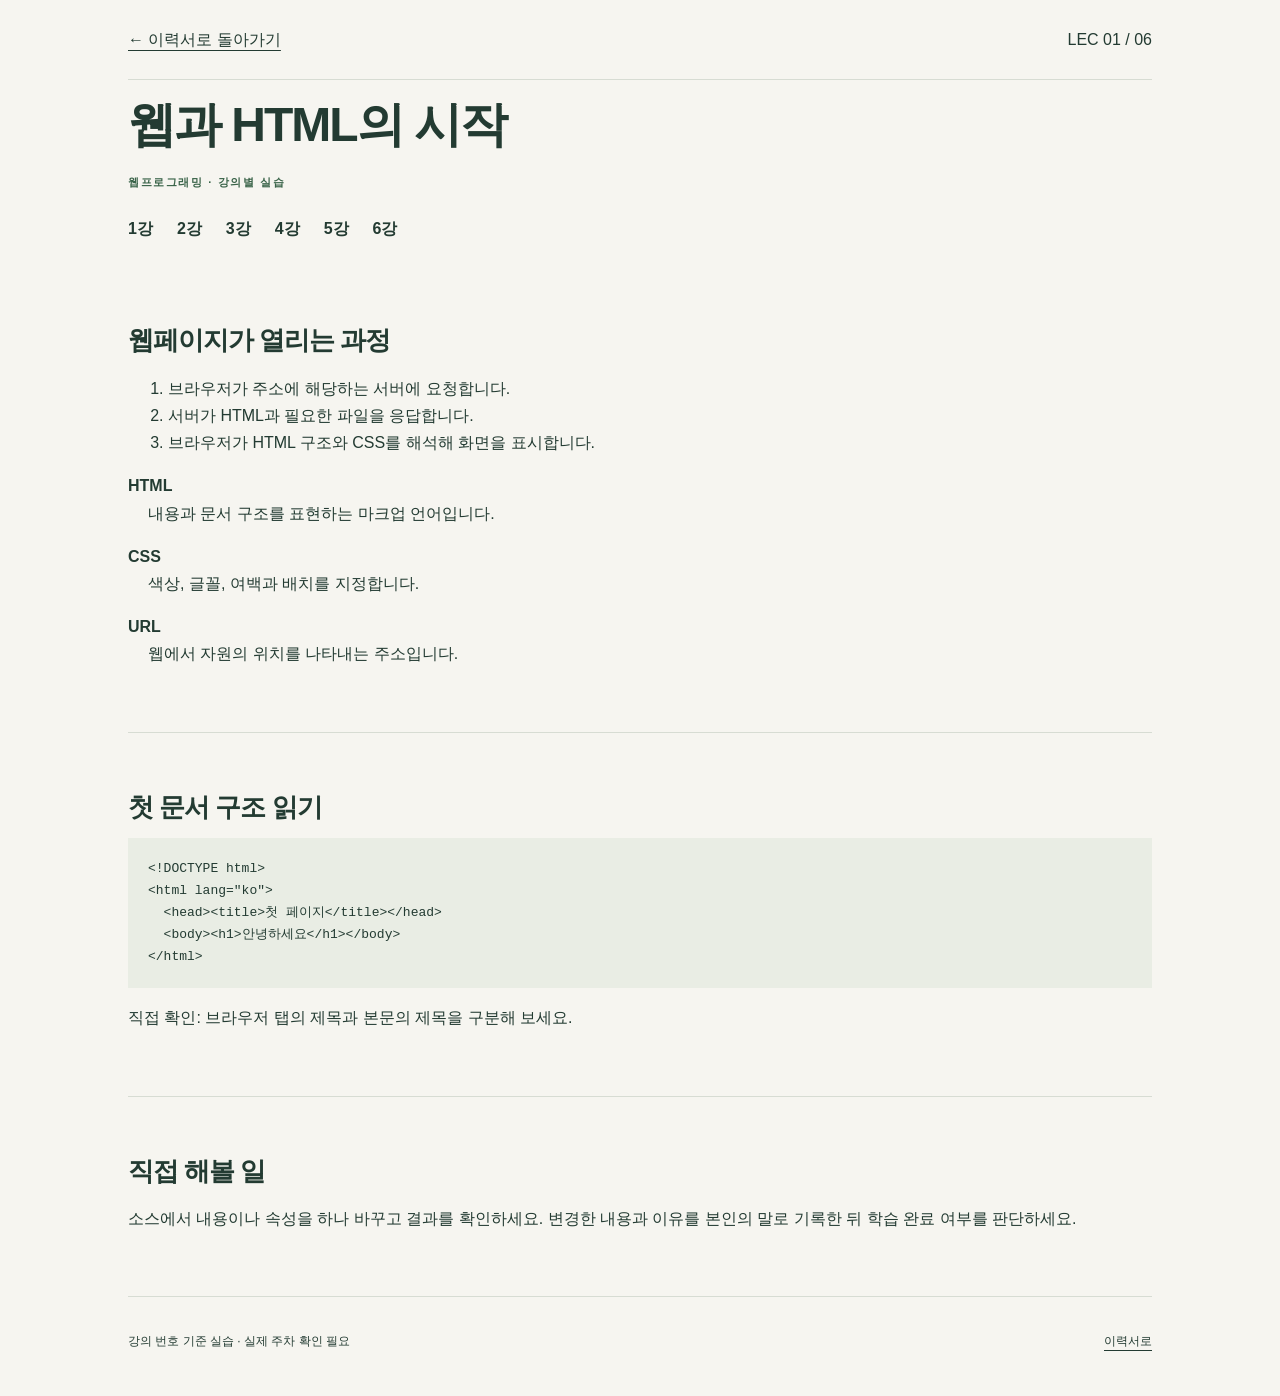
==== practice/lec01.html @ 70f275e7 "Add six web programming practice pages" ====
<!DOCTYPE html><html lang="ko"><head><meta charset="UTF-8"><meta name="viewport" content="width=device-width, initial-scale=1.0"><title>Lec01 · 웹과 HTML의 시작</title><link rel="stylesheet" href="../styles.css"><link rel="stylesheet" href="practice.css"></head><body><a class="skip-link" href="#main">본문으로 바로가기</a><div class="page"><header><div class="topline"><a href="../index.html#weekly">← 이력서로 돌아가기</a><span>LEC 01 / 06</span></div><h1>웹과 HTML의 시작</h1><p class="eyebrow">웹프로그래밍 · 강의별 실습</p><nav class="lesson-nav" aria-label="강의별 실습"><a href="lec01.html">1강</a><a href="lec02.html">2강</a><a href="lec03.html">3강</a><a href="lec04.html">4강</a><a href="lec05.html">5강</a><a href="lec06.html">6강</a></nav></header><main id="main"><section><h2>웹페이지가 열리는 과정</h2><ol><li>브라우저가 주소에 해당하는 서버에 요청합니다.</li><li>서버가 HTML과 필요한 파일을 응답합니다.</li><li>브라우저가 HTML 구조와 CSS를 해석해 화면을 표시합니다.</li></ol><dl><dt>HTML</dt><dd>내용과 문서 구조를 표현하는 마크업 언어입니다.</dd><dt>CSS</dt><dd>색상, 글꼴, 여백과 배치를 지정합니다.</dd><dt>URL</dt><dd>웹에서 자원의 위치를 나타내는 주소입니다.</dd></dl></section><section><h2>첫 문서 구조 읽기</h2><pre><code>&lt;!DOCTYPE html&gt;
&lt;html lang="ko"&gt;
  &lt;head&gt;&lt;title&gt;첫 페이지&lt;/title&gt;&lt;/head&gt;
  &lt;body&gt;&lt;h1&gt;안녕하세요&lt;/h1&gt;&lt;/body&gt;
&lt;/html&gt;</code></pre><p>직접 확인: 브라우저 탭의 제목과 본문의 제목을 구분해 보세요.</p></section><section><h2>직접 해볼 일</h2><p>소스에서 내용이나 속성을 하나 바꾸고 결과를 확인하세요. 변경한 내용과 이유를 본인의 말로 기록한 뒤 학습 완료 여부를 판단하세요.</p></section></main><footer><span>강의 번호 기준 실습 · 실제 주차 확인 필요</span><a href="../index.html#weekly">이력서로</a></footer></div></body></html>
---- styles.css ----
:root { color-scheme: light; --paper: #f6f5f0; --ink: #233b32; --muted: #667269; --line: #d7dcd3; --accent: #396348; }
* { box-sizing: border-box; }
html { scroll-behavior: smooth; scroll-padding-top: 24px; }
body { margin: 0; background: var(--paper); color: var(--ink); font-family: "Malgun Gothic", "Apple SD Gothic Neo", sans-serif; line-height: 1.7; }
a { color: inherit; text-underline-offset: 5px; }
a:hover { color: #45754c; }
a:focus-visible, [tabindex]:focus-visible { outline: 3px solid #9a592b; outline-offset: 5px; }
.page { max-width: 1120px; padding: 0 48px; margin: 0 auto; }
.skip-link { position: absolute; top: -100px; left: 20px; padding: 12px 20px; background: white; z-index: 10; }
.skip-link:focus { top: 12px; }
.topline { display: flex; justify-content: space-between; align-items: center; padding: 26px 0; border-bottom: 1px solid var(--line); }
.brand { font-size: 16px; font-weight: 800; letter-spacing: 2px; }
.dot { color: #80904b; }
.edition, .eyebrow { font-size: 11px; font-weight: 700; letter-spacing: 1.6px; }
.edition { color: var(--muted); }
.hero { display: flex; align-items: center; justify-content: space-between; gap: 36px; padding: 52px 0 42px; }
.eyebrow { color: var(--accent); }
h1 { margin: 14px 0 16px; font-size: clamp(30px, 4vw, 48px); letter-spacing: -2px; line-height: 1.3; }
.affiliation { font-size: 15px; font-weight: 700; margin: 0; }
.intro { font-size: 15px; margin: 10px 0 0; color: var(--muted); }
.profile-mark { flex: 0 0 180px; height: 180px; border: 1px solid #bfcbb6; border-radius: 50%; display: flex; align-items: center; justify-content: center; flex-direction: column; background: #e8ecdf; font-family: monospace; font-size: 52px; transform: rotate(-8deg); }
.profile-mark span { font-size: 8px; letter-spacing: 1px; margin-top: 10px; }
.header-bottom { display: flex; justify-content: space-between; gap: 20px; padding: 18px 0; border-top: 1px solid var(--line); border-bottom: 1px solid var(--ink); font-size: 13px; }
.contact-pending { color: var(--muted); }
nav { display: flex; gap: 24px; }
nav a { text-decoration: none; font-weight: 700; }
.draft-note { margin: 24px 0 0; padding: 12px 16px; background: #ecebe3; color: #615d48; font-size: 12px; }
.draft-note strong { margin-right: 10px; }
section { padding: 48px 0; border-bottom: 1px solid var(--line); }
.section-heading { display: flex; align-items: flex-end; justify-content: space-between; gap: 20px; margin-bottom: 24px; }
h2 { font-size: 26px; line-height: 1.4; letter-spacing: -1px; margin: 8px 0 0; }
.section-aside { font-size: 12px; color: var(--muted); text-align: right; }
.table-scroll { overflow-x: auto; }
table { border-collapse: collapse; width: 100%; font-size: 13px; text-align: left; }
caption { text-align: left; padding-bottom: 12px; color: var(--muted); font-size: 12px; }
th { background: #e9ede4; font-weight: 700; font-size: 12px; }
th, td { padding: 18px 15px; border-bottom: 1px solid var(--line); }
th:first-child, td:first-child { white-space: nowrap; font-variant-numeric: tabular-nums; }
td:nth-child(2), td:last-child { white-space: nowrap; color: var(--muted); }
.section-note { font-size: 12px; color: var(--muted); margin: 16px 0 0; }
.course-list { padding: 0; margin: 0; list-style: none; }
.course-list li { display: flex; justify-content: space-between; align-items: center; gap: 20px; padding: 22px 0; border-top: 1px solid var(--line); }
.course-list a { font-size: 16px; font-weight: 700; }
.course-list a span { margin-left: 12px; }
.course-type { font-size: 12px; color: var(--muted); }
.weekly-meta { display: flex; justify-content: space-between; gap: 16px; color: var(--muted); font-size: 12px; }
.legend { display: flex; align-items: center; gap: 8px; }
.complete-dot, .pending-dot { display: inline-block; width: 8px; height: 8px; border-radius: 50%; background: #396348; }
.pending-dot { margin-left: 12px; background: #b7bcb2; }
.week-grid { display: grid; grid-template-columns: repeat(5, 1fr); gap: 12px; padding: 0; margin: 12px 0 0; list-style: none; }
.week-grid li { border: 1px solid var(--line); background: #eeefe8; min-height: 106px; padding: 16px 20px; display: flex; flex-direction: column; justify-content: space-between; }
.week-number { font-size: 23px; font-weight: 700; line-height: 1.4; font-variant-numeric: tabular-nums; }
.week-number span { font-size: 11px; font-weight: 400; margin-left: 6px; }
.status { font-size: 11px; color: var(--muted); }
.week-grid li.completed { background: #e1eadc; border-color: #9aad91; }
.week-grid li.completed a { display: flex; flex-direction: column; gap: 8px; text-decoration: none; }
.completed .status { color: #315939; }
footer { display: flex; justify-content: space-between; align-items: center; gap: 24px; padding: 34px 0 44px; font-size: 12px; }
footer strong { font-size: 13px; }
footer p { margin: 6px 0 0; color: var(--muted); }
footer a { white-space: nowrap; }
@media (max-width: 700px) {
  .page { padding: 0 22px; }
  .edition { font-size: 9px; letter-spacing: .5px; }
  .hero { padding: 34px 0; }
  .profile-mark { display: none; }
  .header-bottom { flex-direction: column; gap: 12px; }
  nav { gap: 24px; }
  section { padding: 36px 0; }
  h2 { font-size: 23px; }
  .section-heading { align-items: flex-start; flex-direction: column; gap: 10px; }
  table { min-width: 620px; }
  .course-list li { align-items: flex-start; flex-direction: column; gap: 8px; }
  .course-list a { font-size: 14px; }
  .week-grid { grid-template-columns: repeat(3, 1fr); gap: 8px; }
  .week-grid li { padding: 12px; min-height: 96px; }
  .weekly-meta { flex-direction: column; gap: 0; }
  .weekly-meta p { margin: 5px 0; }
}
@media (prefers-reduced-motion: reduce) { html { scroll-behavior: auto; } }
---- practice/practice.css ----
.lesson-nav { flex-wrap: wrap; margin: 24px 0; }
video, figure img { display: block; max-width: 100%; height: auto; }
video { width: 640px; background: #18261f; }
figure { margin: 24px 0; }
figcaption { font-size: 13px; color: #667269; }
pre { overflow-x: auto; padding: 20px; background: #e9ede4; }
dt { font-weight: bold; margin-top: 16px; }
dd { margin-left: 20px; }
.cat-exercise a:link { color: green; }
.cat-exercise a:visited { color: black; }
.cat-exercise ol { list-style-type: upper-alpha; }
.margin-demo { background: #e5e9dc; padding: 1px; }
.box-demo { margin: 20px; border: 4px solid #396348; padding: 24px; background: #fff; }
.effect-grid { display: flex; flex-wrap: wrap; gap: 20px; }
.effect-card { flex: 1 1 220px; padding: 24px; border: 1px solid #bbc9b5; border-radius: 18px; box-shadow: 0 5px 12px #00000014; }
.gradient { background: linear-gradient(135deg, #e0ead8, #f7e7c8); }
button { padding: 12px 18px; background: #233b32; color: white; border: 0; border-radius: 6px; cursor: pointer; font: inherit; }
.transform-demo { transition: transform .3s, background-color .3s; }
.transform-demo:hover, .transform-demo:focus { transform: translateY(-6px) rotate(-3deg); background: #42694c; }
button:focus-visible, input:focus-visible, select:focus-visible, textarea:focus-visible { outline: 3px solid #9a592b; outline-offset: 4px; }
fieldset { margin: 24px 0; border: 1px solid #bbc9b5; padding: 20px; }
legend { font-weight: bold; }
label { display: block; margin: 14px 0 6px; }
input:not([type="radio"]):not([type="checkbox"]), select, textarea { display: block; width: 100%; max-width: 540px; padding: 10px; border: 1px solid #889784; font: inherit; background: white; }
.inline { display: flex; gap: 10px; align-items: center; }
.actions { display: flex; gap: 12px; flex-wrap: wrap; }
#form-result { padding: 16px; background: #e5e9dc; }
@media (prefers-reduced-motion: reduce) { .transform-demo { transition: none; } }
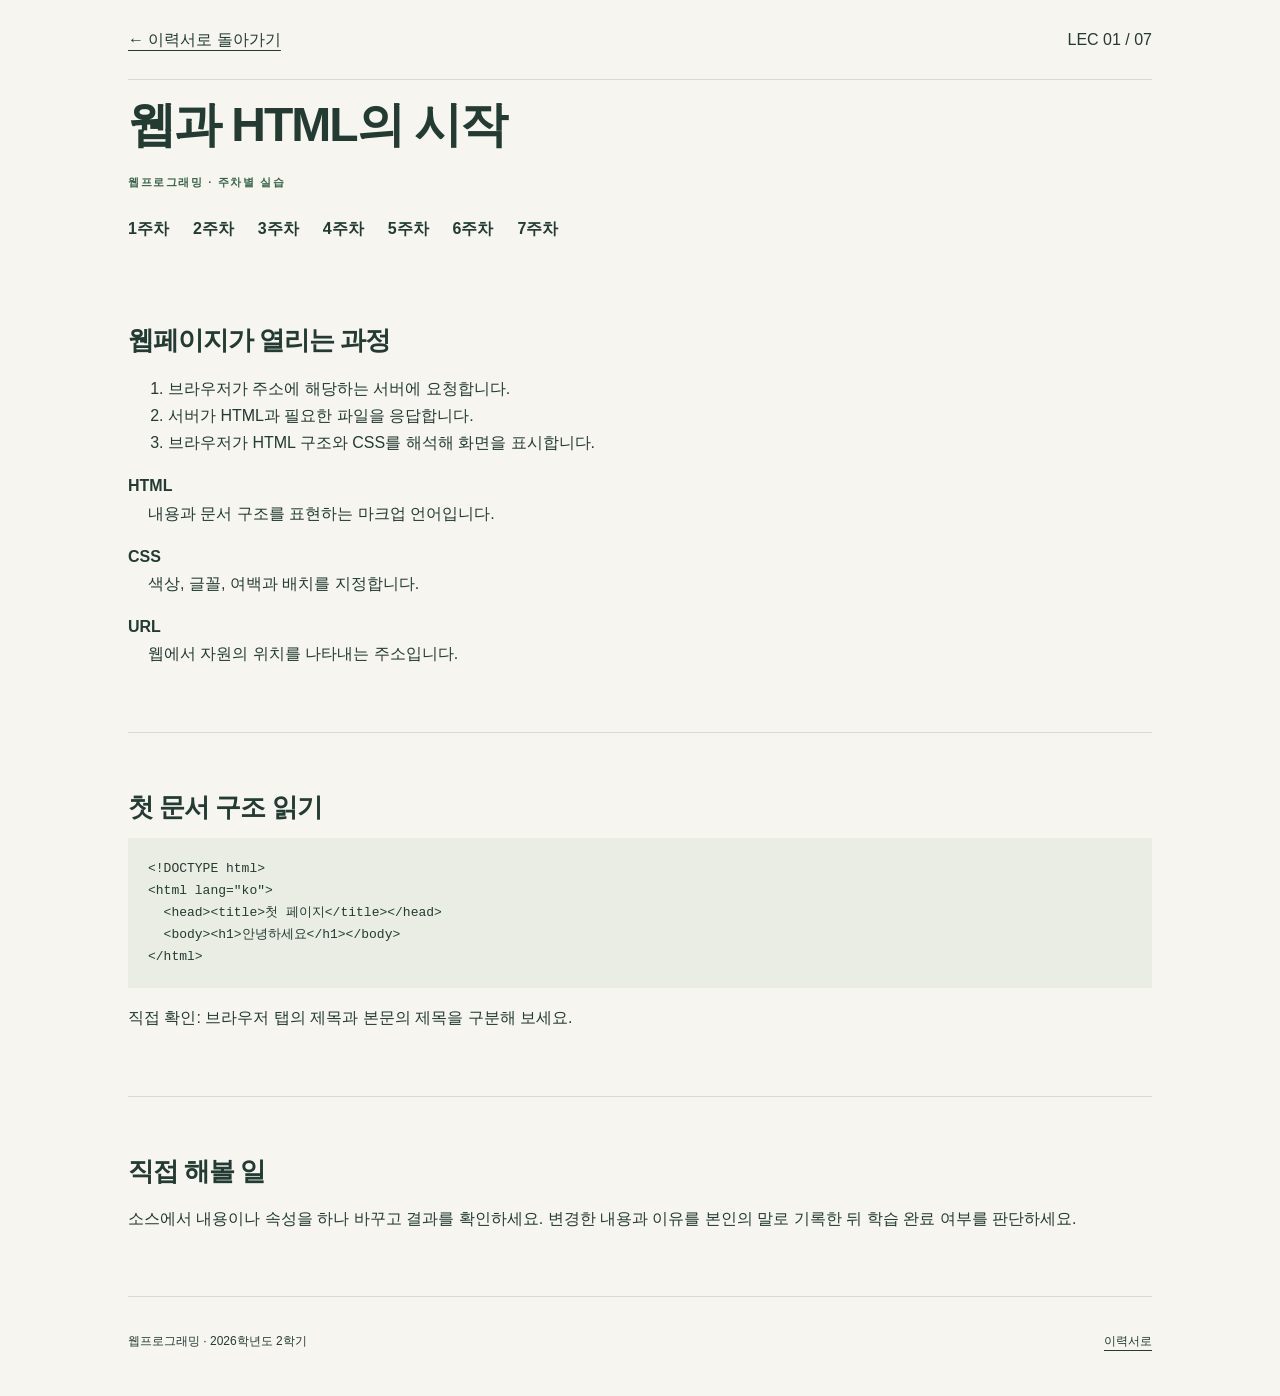
==== commit b59dfb1c: "Align seven practice pages with course weeks" ====
--- a/practice/lec01.html
+++ b/practice/lec01.html
@@ -1,5 +1,5 @@
-<!DOCTYPE html><html lang="ko"><head><meta charset="UTF-8"><meta name="viewport" content="width=device-width, initial-scale=1.0"><title>Lec01 · 웹과 HTML의 시작</title><link rel="stylesheet" href="../styles.css"><link rel="stylesheet" href="practice.css"></head><body><a class="skip-link" href="#main">본문으로 바로가기</a><div class="page"><header><div class="topline"><a href="../index.html#weekly">← 이력서로 돌아가기</a><span>LEC 01 / 06</span></div><h1>웹과 HTML의 시작</h1><p class="eyebrow">웹프로그래밍 · 강의별 실습</p><nav class="lesson-nav" aria-label="강의별 실습"><a href="lec01.html">1강</a><a href="lec02.html">2강</a><a href="lec03.html">3강</a><a href="lec04.html">4강</a><a href="lec05.html">5강</a><a href="lec06.html">6강</a></nav></header><main id="main"><section><h2>웹페이지가 열리는 과정</h2><ol><li>브라우저가 주소에 해당하는 서버에 요청합니다.</li><li>서버가 HTML과 필요한 파일을 응답합니다.</li><li>브라우저가 HTML 구조와 CSS를 해석해 화면을 표시합니다.</li></ol><dl><dt>HTML</dt><dd>내용과 문서 구조를 표현하는 마크업 언어입니다.</dd><dt>CSS</dt><dd>색상, 글꼴, 여백과 배치를 지정합니다.</dd><dt>URL</dt><dd>웹에서 자원의 위치를 나타내는 주소입니다.</dd></dl></section><section><h2>첫 문서 구조 읽기</h2><pre><code>&lt;!DOCTYPE html&gt;
+<!DOCTYPE html><html lang="ko"><head><meta charset="UTF-8"><meta name="viewport" content="width=device-width, initial-scale=1.0"><title>Lec01 · 웹과 HTML의 시작</title><link rel="stylesheet" href="../styles.css"><link rel="stylesheet" href="practice.css"></head><body><a class="skip-link" href="#main">본문으로 바로가기</a><div class="page"><header><div class="topline"><a href="../index.html#weekly">← 이력서로 돌아가기</a><span>LEC 01 / 07</span></div><h1>웹과 HTML의 시작</h1><p class="eyebrow">웹프로그래밍 · 주차별 실습</p><nav class="lesson-nav" aria-label="주차별 실습"><a href="lec01.html">1주차</a><a href="lec02.html">2주차</a><a href="lec03.html">3주차</a><a href="lec04.html">4주차</a><a href="lec05.html">5주차</a><a href="lec06.html">6주차</a><a href="lec07.html">7주차</a></nav></header><main id="main"><section><h2>웹페이지가 열리는 과정</h2><ol><li>브라우저가 주소에 해당하는 서버에 요청합니다.</li><li>서버가 HTML과 필요한 파일을 응답합니다.</li><li>브라우저가 HTML 구조와 CSS를 해석해 화면을 표시합니다.</li></ol><dl><dt>HTML</dt><dd>내용과 문서 구조를 표현하는 마크업 언어입니다.</dd><dt>CSS</dt><dd>색상, 글꼴, 여백과 배치를 지정합니다.</dd><dt>URL</dt><dd>웹에서 자원의 위치를 나타내는 주소입니다.</dd></dl></section><section><h2>첫 문서 구조 읽기</h2><pre><code>&lt;!DOCTYPE html&gt;
 &lt;html lang="ko"&gt;
   &lt;head&gt;&lt;title&gt;첫 페이지&lt;/title&gt;&lt;/head&gt;
   &lt;body&gt;&lt;h1&gt;안녕하세요&lt;/h1&gt;&lt;/body&gt;
-&lt;/html&gt;</code></pre><p>직접 확인: 브라우저 탭의 제목과 본문의 제목을 구분해 보세요.</p></section><section><h2>직접 해볼 일</h2><p>소스에서 내용이나 속성을 하나 바꾸고 결과를 확인하세요. 변경한 내용과 이유를 본인의 말로 기록한 뒤 학습 완료 여부를 판단하세요.</p></section></main><footer><span>강의 번호 기준 실습 · 실제 주차 확인 필요</span><a href="../index.html#weekly">이력서로</a></footer></div></body></html>+&lt;/html&gt;</code></pre><p>직접 확인: 브라우저 탭의 제목과 본문의 제목을 구분해 보세요.</p></section><section><h2>직접 해볼 일</h2><p>소스에서 내용이나 속성을 하나 바꾸고 결과를 확인하세요. 변경한 내용과 이유를 본인의 말로 기록한 뒤 학습 완료 여부를 판단하세요.</p></section></main><footer><span>웹프로그래밍 · 2026학년도 2학기</span><a href="../index.html#weekly">이력서로</a></footer></div></body></html>
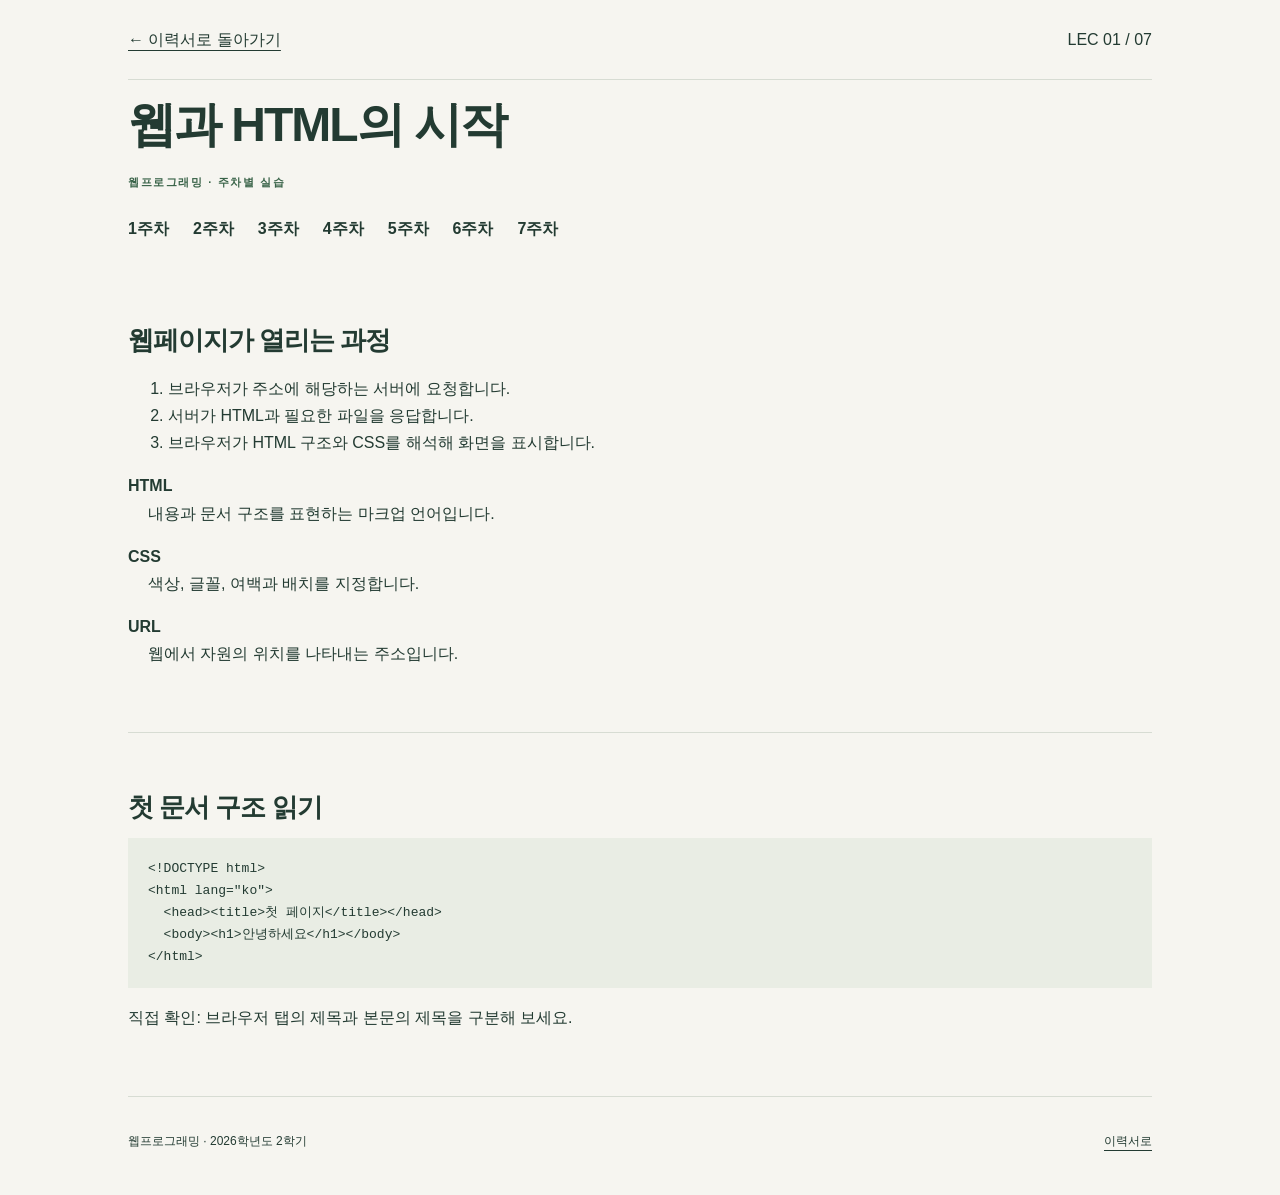
==== commit 33115663: "Remove optional learning prompts from practice pages" ====
--- a/practice/lec01.html
+++ b/practice/lec01.html
@@ -2,4 +2,4 @@
 &lt;html lang="ko"&gt;
   &lt;head&gt;&lt;title&gt;첫 페이지&lt;/title&gt;&lt;/head&gt;
   &lt;body&gt;&lt;h1&gt;안녕하세요&lt;/h1&gt;&lt;/body&gt;
-&lt;/html&gt;</code></pre><p>직접 확인: 브라우저 탭의 제목과 본문의 제목을 구분해 보세요.</p></section><section><h2>직접 해볼 일</h2><p>소스에서 내용이나 속성을 하나 바꾸고 결과를 확인하세요. 변경한 내용과 이유를 본인의 말로 기록한 뒤 학습 완료 여부를 판단하세요.</p></section></main><footer><span>웹프로그래밍 · 2026학년도 2학기</span><a href="../index.html#weekly">이력서로</a></footer></div></body></html>+&lt;/html&gt;</code></pre><p>직접 확인: 브라우저 탭의 제목과 본문의 제목을 구분해 보세요.</p></section></main><footer><span>웹프로그래밍 · 2026학년도 2학기</span><a href="../index.html#weekly">이력서로</a></footer></div></body></html>
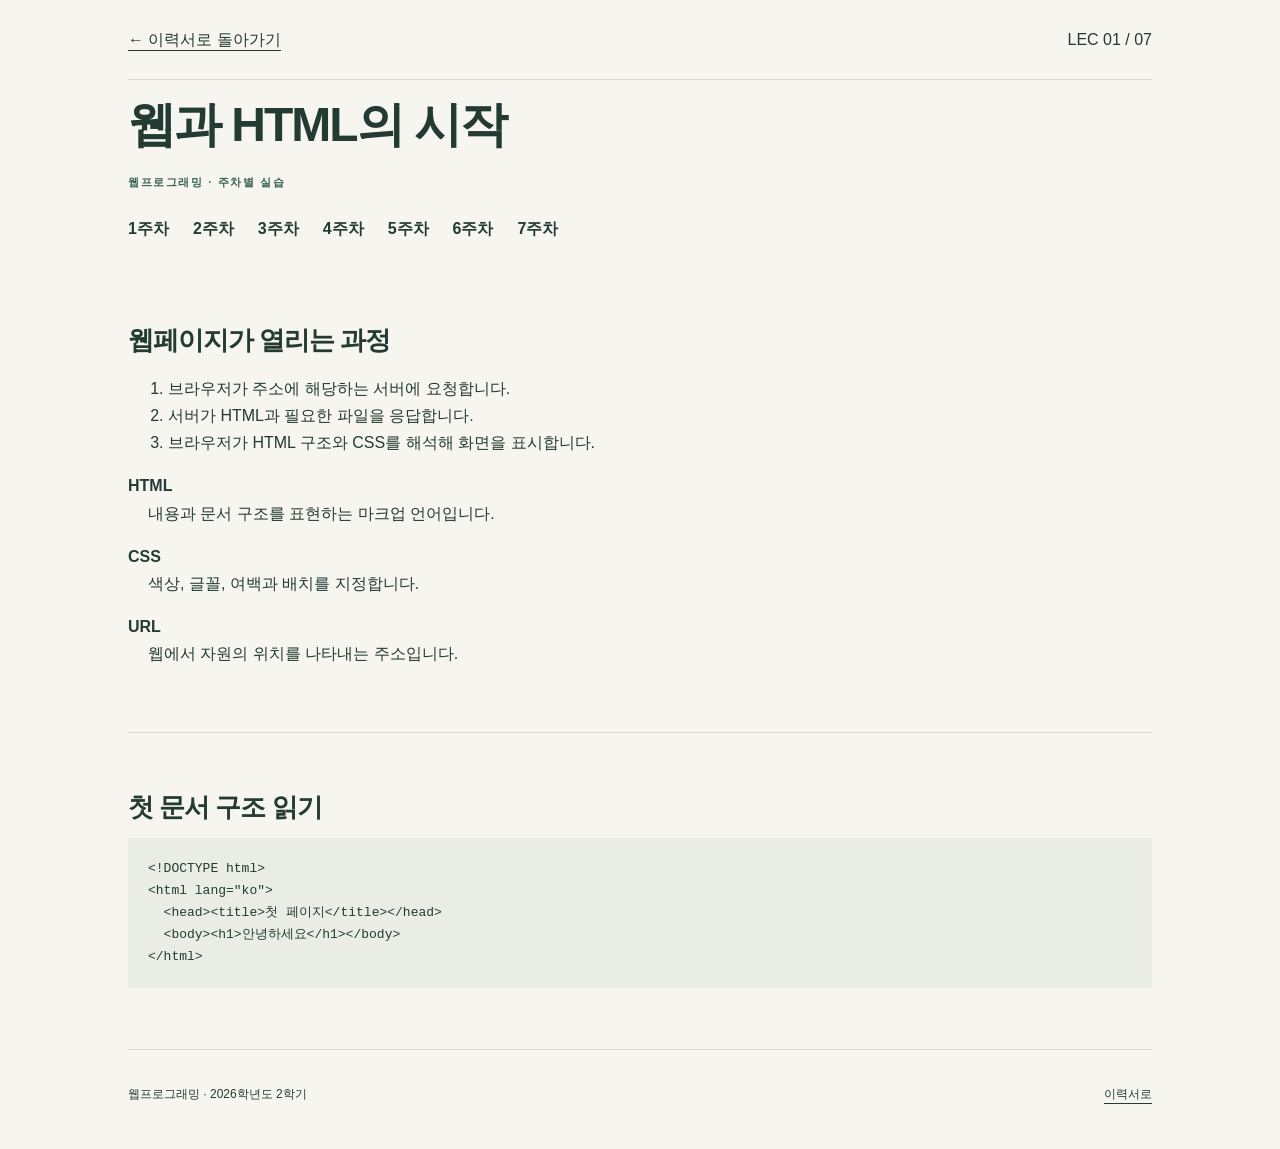
==== commit 8c4187f4: "Remove remaining manual-check prompts" ====
--- a/practice/lec01.html
+++ b/practice/lec01.html
@@ -2,4 +2,4 @@
 &lt;html lang="ko"&gt;
   &lt;head&gt;&lt;title&gt;첫 페이지&lt;/title&gt;&lt;/head&gt;
   &lt;body&gt;&lt;h1&gt;안녕하세요&lt;/h1&gt;&lt;/body&gt;
-&lt;/html&gt;</code></pre><p>직접 확인: 브라우저 탭의 제목과 본문의 제목을 구분해 보세요.</p></section></main><footer><span>웹프로그래밍 · 2026학년도 2학기</span><a href="../index.html#weekly">이력서로</a></footer></div></body></html>+&lt;/html&gt;</code></pre></section></main><footer><span>웹프로그래밍 · 2026학년도 2학기</span><a href="../index.html#weekly">이력서로</a></footer></div></body></html>
